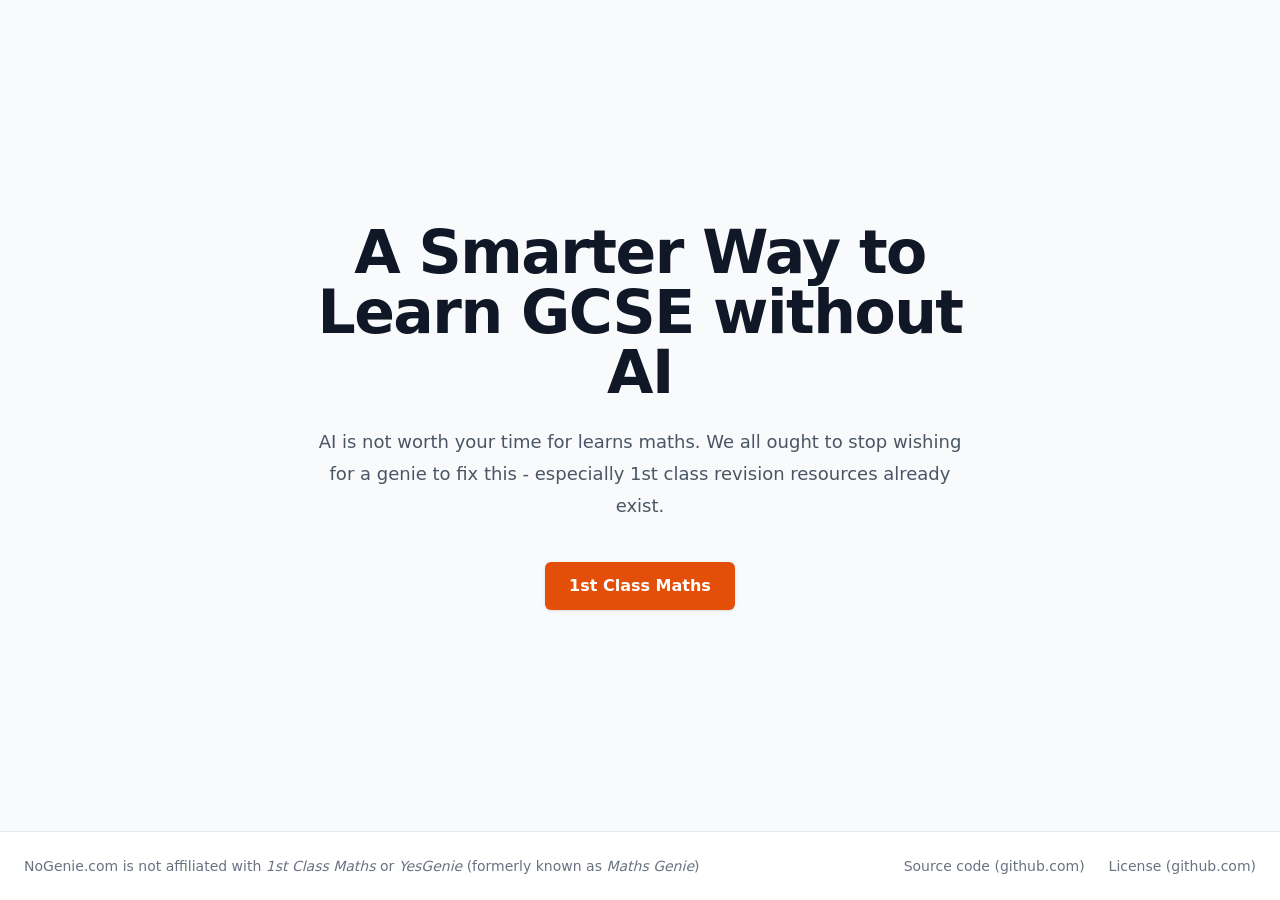
==== index.html @ bf5cf4c0 "Update index.html" ====
<!DOCTYPE html>
<html lang="en">
<head>
  <meta charset="UTF-8">
  <meta name="viewport" content="width=device-width, initial-scale=1.0">
  <title>NoGenie - Learn maths without AI</title>
  <link href="output.css" rel="stylesheet">
  <link rel="icon" href="favicon.ico" type="image/x-icon">
</head>
<body class="bg-gray-50 text-gray-900 flex flex-col min-h-screen justify-between font-sans">

  <!-- Hero Section -->
  <main class="flex-grow flex items-center justify-center px-6 py-24 sm:py-32">
    <div class="max-w-2xl text-center">
      <h1 class="text-4xl font-extrabold tracking-tight sm:text-6xl text-gray-900">
        A Smarter Way to Learn GCSE without AI
      </h1>
      <p class="mt-6 text-lg leading-8 text-gray-600">
        AI is not worth your time for learns maths. We all ought to stop wishing for a genie to fix this - especially 1st class revision resources already exist.
      </p>
      <div class="mt-10 flex items-center justify-center">
        <a href="https://www.1stclassmaths.com/" class="rounded-md bg-accent px-6 py-3 text-base font-semibold text-white shadow-sm hover:bg-opacity-90 focus-visible:outline focus-visible:outline-offset-2 focus-visible:outline-accent">
          1st Class Maths
        </a>
      </div>
    </div>
  </main>

  <!-- Footer Section -->
  <footer class="bg-white border-t border-gray-200 py-6">
    <div class="max-w-7xl mx-auto px-6 flex flex-col sm:flex-row items-center justify-between gap-4">
      <p class="text-sm text-gray-500">
        NoGenie.com is not affiliated with <i>1st Class Maths</i> or <i>YesGenie</i> (formerly known as <i>Maths Genie</i>)
      </p>
      <div class="flex gap-x-6">
        <a href="https://github.com/Efficient-Leading-25/no_genie_website" class="text-sm text-gray-500 hover:text-accent transition-colors">
          Source code (github.com)
        </a>
        <a href="https://github.com/Efficient-Leading-25/no_genie_website/blob/main/LICENSE" class="text-sm text-gray-500 hover:text-accent transition-colors">
          License (github.com)
        </a>
      </div>
    </div>
  </footer>

</body>
</html>
---- output.css ----
/*! tailwindcss v4.3.0 | MIT License | https://tailwindcss.com */
@layer properties;
@layer theme, base, components, utilities;
@layer theme {
  :root, :host {
    --font-sans: ui-sans-serif, system-ui, sans-serif, "Apple Color Emoji",
      "Segoe UI Emoji", "Segoe UI Symbol", "Noto Color Emoji";
    --font-mono: ui-monospace, SFMono-Regular, Menlo, Monaco, Consolas, "Liberation Mono",
      "Courier New", monospace;
    --color-gray-50: oklch(98.5% 0.002 247.839);
    --color-gray-200: oklch(92.8% 0.006 264.531);
    --color-gray-500: oklch(55.1% 0.027 264.364);
    --color-gray-600: oklch(44.6% 0.03 256.802);
    --color-gray-900: oklch(21% 0.034 264.665);
    --color-white: #fff;
    --spacing: 0.25rem;
    --container-2xl: 42rem;
    --container-7xl: 80rem;
    --text-sm: 0.875rem;
    --text-sm--line-height: calc(1.25 / 0.875);
    --text-base: 1rem;
    --text-base--line-height: calc(1.5 / 1);
    --text-lg: 1.125rem;
    --text-lg--line-height: calc(1.75 / 1.125);
    --text-4xl: 2.25rem;
    --text-4xl--line-height: calc(2.5 / 2.25);
    --text-6xl: 3.75rem;
    --text-6xl--line-height: 1;
    --font-weight-semibold: 600;
    --font-weight-extrabold: 800;
    --tracking-tight: -0.025em;
    --radius-md: 0.375rem;
    --default-transition-duration: 150ms;
    --default-transition-timing-function: cubic-bezier(0.4, 0, 0.2, 1);
    --default-font-family: var(--font-sans);
    --default-mono-font-family: var(--font-mono);
    --color-accent: #e34f09;
  }
}
@layer base {
  *, ::after, ::before, ::backdrop, ::file-selector-button {
    box-sizing: border-box;
    margin: 0;
    padding: 0;
    border: 0 solid;
  }
  html, :host {
    line-height: 1.5;
    -webkit-text-size-adjust: 100%;
    tab-size: 4;
    font-family: var(--default-font-family, ui-sans-serif, system-ui, sans-serif, "Apple Color Emoji", "Segoe UI Emoji", "Segoe UI Symbol", "Noto Color Emoji");
    font-feature-settings: var(--default-font-feature-settings, normal);
    font-variation-settings: var(--default-font-variation-settings, normal);
    -webkit-tap-highlight-color: transparent;
  }
  hr {
    height: 0;
    color: inherit;
    border-top-width: 1px;
  }
  abbr:where([title]) {
    -webkit-text-decoration: underline dotted;
    text-decoration: underline dotted;
  }
  h1, h2, h3, h4, h5, h6 {
    font-size: inherit;
    font-weight: inherit;
  }
  a {
    color: inherit;
    -webkit-text-decoration: inherit;
    text-decoration: inherit;
  }
  b, strong {
    font-weight: bolder;
  }
  code, kbd, samp, pre {
    font-family: var(--default-mono-font-family, ui-monospace, SFMono-Regular, Menlo, Monaco, Consolas, "Liberation Mono", "Courier New", monospace);
    font-feature-settings: var(--default-mono-font-feature-settings, normal);
    font-variation-settings: var(--default-mono-font-variation-settings, normal);
    font-size: 1em;
  }
  small {
    font-size: 80%;
  }
  sub, sup {
    font-size: 75%;
    line-height: 0;
    position: relative;
    vertical-align: baseline;
  }
  sub {
    bottom: -0.25em;
  }
  sup {
    top: -0.5em;
  }
  table {
    text-indent: 0;
    border-color: inherit;
    border-collapse: collapse;
  }
  :-moz-focusring {
    outline: auto;
  }
  progress {
    vertical-align: baseline;
  }
  summary {
    display: list-item;
  }
  ol, ul, menu {
    list-style: none;
  }
  img, svg, video, canvas, audio, iframe, embed, object {
    display: block;
    vertical-align: middle;
  }
  img, video {
    max-width: 100%;
    height: auto;
  }
  button, input, select, optgroup, textarea, ::file-selector-button {
    font: inherit;
    font-feature-settings: inherit;
    font-variation-settings: inherit;
    letter-spacing: inherit;
    color: inherit;
    border-radius: 0;
    background-color: transparent;
    opacity: 1;
  }
  :where(select:is([multiple], [size])) optgroup {
    font-weight: bolder;
  }
  :where(select:is([multiple], [size])) optgroup option {
    padding-inline-start: 20px;
  }
  ::file-selector-button {
    margin-inline-end: 4px;
  }
  ::placeholder {
    opacity: 1;
  }
  @supports (not (-webkit-appearance: -apple-pay-button))  or (contain-intrinsic-size: 1px) {
    ::placeholder {
      color: currentcolor;
      @supports (color: color-mix(in lab, red, red)) {
        color: color-mix(in oklab, currentcolor 50%, transparent);
      }
    }
  }
  textarea {
    resize: vertical;
  }
  ::-webkit-search-decoration {
    -webkit-appearance: none;
  }
  ::-webkit-date-and-time-value {
    min-height: 1lh;
    text-align: inherit;
  }
  ::-webkit-datetime-edit {
    display: inline-flex;
  }
  ::-webkit-datetime-edit-fields-wrapper {
    padding: 0;
  }
  ::-webkit-datetime-edit, ::-webkit-datetime-edit-year-field, ::-webkit-datetime-edit-month-field, ::-webkit-datetime-edit-day-field, ::-webkit-datetime-edit-hour-field, ::-webkit-datetime-edit-minute-field, ::-webkit-datetime-edit-second-field, ::-webkit-datetime-edit-millisecond-field, ::-webkit-datetime-edit-meridiem-field {
    padding-block: 0;
  }
  ::-webkit-calendar-picker-indicator {
    line-height: 1;
  }
  :-moz-ui-invalid {
    box-shadow: none;
  }
  button, input:where([type="button"], [type="reset"], [type="submit"]), ::file-selector-button {
    appearance: button;
  }
  ::-webkit-inner-spin-button, ::-webkit-outer-spin-button {
    height: auto;
  }
  [hidden]:where(:not([hidden="until-found"])) {
    display: none !important;
  }
}
@layer utilities {
  .mx-auto {
    margin-inline: auto;
  }
  .mt-6 {
    margin-top: calc(var(--spacing) * 6);
  }
  .mt-10 {
    margin-top: calc(var(--spacing) * 10);
  }
  .flex {
    display: flex;
  }
  .table {
    display: table;
  }
  .min-h-screen {
    min-height: 100vh;
  }
  .max-w-2xl {
    max-width: var(--container-2xl);
  }
  .max-w-7xl {
    max-width: var(--container-7xl);
  }
  .flex-grow {
    flex-grow: 1;
  }
  .border-collapse {
    border-collapse: collapse;
  }
  .resize {
    resize: both;
  }
  .flex-col {
    flex-direction: column;
  }
  .items-center {
    align-items: center;
  }
  .justify-between {
    justify-content: space-between;
  }
  .justify-center {
    justify-content: center;
  }
  .gap-4 {
    gap: calc(var(--spacing) * 4);
  }
  .gap-x-6 {
    column-gap: calc(var(--spacing) * 6);
  }
  .rounded-md {
    border-radius: var(--radius-md);
  }
  .border {
    border-style: var(--tw-border-style);
    border-width: 1px;
  }
  .border-t {
    border-top-style: var(--tw-border-style);
    border-top-width: 1px;
  }
  .border-gray-200 {
    border-color: var(--color-gray-200);
  }
  .bg-\[\#e34f09\] {
    background-color: #e34f09;
  }
  .bg-accent {
    background-color: var(--color-accent);
  }
  .bg-gray-50 {
    background-color: var(--color-gray-50);
  }
  .bg-white {
    background-color: var(--color-white);
  }
  .px-6 {
    padding-inline: calc(var(--spacing) * 6);
  }
  .py-3 {
    padding-block: calc(var(--spacing) * 3);
  }
  .py-6 {
    padding-block: calc(var(--spacing) * 6);
  }
  .py-24 {
    padding-block: calc(var(--spacing) * 24);
  }
  .text-center {
    text-align: center;
  }
  .font-sans {
    font-family: var(--font-sans);
  }
  .text-4xl {
    font-size: var(--text-4xl);
    line-height: var(--tw-leading, var(--text-4xl--line-height));
  }
  .text-base {
    font-size: var(--text-base);
    line-height: var(--tw-leading, var(--text-base--line-height));
  }
  .text-lg {
    font-size: var(--text-lg);
    line-height: var(--tw-leading, var(--text-lg--line-height));
  }
  .text-sm {
    font-size: var(--text-sm);
    line-height: var(--tw-leading, var(--text-sm--line-height));
  }
  .leading-8 {
    --tw-leading: calc(var(--spacing) * 8);
    line-height: calc(var(--spacing) * 8);
  }
  .font-extrabold {
    --tw-font-weight: var(--font-weight-extrabold);
    font-weight: var(--font-weight-extrabold);
  }
  .font-semibold {
    --tw-font-weight: var(--font-weight-semibold);
    font-weight: var(--font-weight-semibold);
  }
  .tracking-tight {
    --tw-tracking: var(--tracking-tight);
    letter-spacing: var(--tracking-tight);
  }
  .text-gray-500 {
    color: var(--color-gray-500);
  }
  .text-gray-600 {
    color: var(--color-gray-600);
  }
  .text-gray-900 {
    color: var(--color-gray-900);
  }
  .text-white {
    color: var(--color-white);
  }
  .underline {
    text-decoration-line: underline;
  }
  .shadow-sm {
    --tw-shadow: 0 1px 3px 0 var(--tw-shadow-color, rgb(0 0 0 / 0.1)), 0 1px 2px -1px var(--tw-shadow-color, rgb(0 0 0 / 0.1));
    box-shadow: var(--tw-inset-shadow), var(--tw-inset-ring-shadow), var(--tw-ring-offset-shadow), var(--tw-ring-shadow), var(--tw-shadow);
  }
  .outline {
    outline-style: var(--tw-outline-style);
    outline-width: 1px;
  }
  .transition-colors {
    transition-property: color, background-color, border-color, outline-color, text-decoration-color, fill, stroke, --tw-gradient-from, --tw-gradient-via, --tw-gradient-to;
    transition-timing-function: var(--tw-ease, var(--default-transition-timing-function));
    transition-duration: var(--tw-duration, var(--default-transition-duration));
  }
  .hover\:text-accent {
    &:hover {
      @media (hover: hover) {
        color: var(--color-accent);
      }
    }
  }
  .focus-visible\:outline {
    &:focus-visible {
      outline-style: var(--tw-outline-style);
      outline-width: 1px;
    }
  }
  .focus-visible\:outline-2 {
    &:focus-visible {
      outline-style: var(--tw-outline-style);
      outline-width: 2px;
    }
  }
  .focus-visible\:outline-offset-2 {
    &:focus-visible {
      outline-offset: 2px;
    }
  }
  .focus-visible\:outline-\[\#e34f09\] {
    &:focus-visible {
      outline-color: #e34f09;
    }
  }
  .focus-visible\:outline-accent {
    &:focus-visible {
      outline-color: var(--color-accent);
    }
  }
  .sm\:flex-row {
    @media (width >= 40rem) {
      flex-direction: row;
    }
  }
  .sm\:py-32 {
    @media (width >= 40rem) {
      padding-block: calc(var(--spacing) * 32);
    }
  }
  .sm\:text-6xl {
    @media (width >= 40rem) {
      font-size: var(--text-6xl);
      line-height: var(--tw-leading, var(--text-6xl--line-height));
    }
  }
}
@property --tw-border-style {
  syntax: "*";
  inherits: false;
  initial-value: solid;
}
@property --tw-leading {
  syntax: "*";
  inherits: false;
}
@property --tw-font-weight {
  syntax: "*";
  inherits: false;
}
@property --tw-tracking {
  syntax: "*";
  inherits: false;
}
@property --tw-shadow {
  syntax: "*";
  inherits: false;
  initial-value: 0 0 #0000;
}
@property --tw-shadow-color {
  syntax: "*";
  inherits: false;
}
@property --tw-shadow-alpha {
  syntax: "<percentage>";
  inherits: false;
  initial-value: 100%;
}
@property --tw-inset-shadow {
  syntax: "*";
  inherits: false;
  initial-value: 0 0 #0000;
}
@property --tw-inset-shadow-color {
  syntax: "*";
  inherits: false;
}
@property --tw-inset-shadow-alpha {
  syntax: "<percentage>";
  inherits: false;
  initial-value: 100%;
}
@property --tw-ring-color {
  syntax: "*";
  inherits: false;
}
@property --tw-ring-shadow {
  syntax: "*";
  inherits: false;
  initial-value: 0 0 #0000;
}
@property --tw-inset-ring-color {
  syntax: "*";
  inherits: false;
}
@property --tw-inset-ring-shadow {
  syntax: "*";
  inherits: false;
  initial-value: 0 0 #0000;
}
@property --tw-ring-inset {
  syntax: "*";
  inherits: false;
}
@property --tw-ring-offset-width {
  syntax: "<length>";
  inherits: false;
  initial-value: 0px;
}
@property --tw-ring-offset-color {
  syntax: "*";
  inherits: false;
  initial-value: #fff;
}
@property --tw-ring-offset-shadow {
  syntax: "*";
  inherits: false;
  initial-value: 0 0 #0000;
}
@property --tw-outline-style {
  syntax: "*";
  inherits: false;
  initial-value: solid;
}
@layer properties {
  @supports ((-webkit-hyphens: none) and (not (margin-trim: inline))) or ((-moz-orient: inline) and (not (color:rgb(from red r g b)))) {
    *, ::before, ::after, ::backdrop {
      --tw-border-style: solid;
      --tw-leading: initial;
      --tw-font-weight: initial;
      --tw-tracking: initial;
      --tw-shadow: 0 0 #0000;
      --tw-shadow-color: initial;
      --tw-shadow-alpha: 100%;
      --tw-inset-shadow: 0 0 #0000;
      --tw-inset-shadow-color: initial;
      --tw-inset-shadow-alpha: 100%;
      --tw-ring-color: initial;
      --tw-ring-shadow: 0 0 #0000;
      --tw-inset-ring-color: initial;
      --tw-inset-ring-shadow: 0 0 #0000;
      --tw-ring-inset: initial;
      --tw-ring-offset-width: 0px;
      --tw-ring-offset-color: #fff;
      --tw-ring-offset-shadow: 0 0 #0000;
      --tw-outline-style: solid;
    }
  }
}
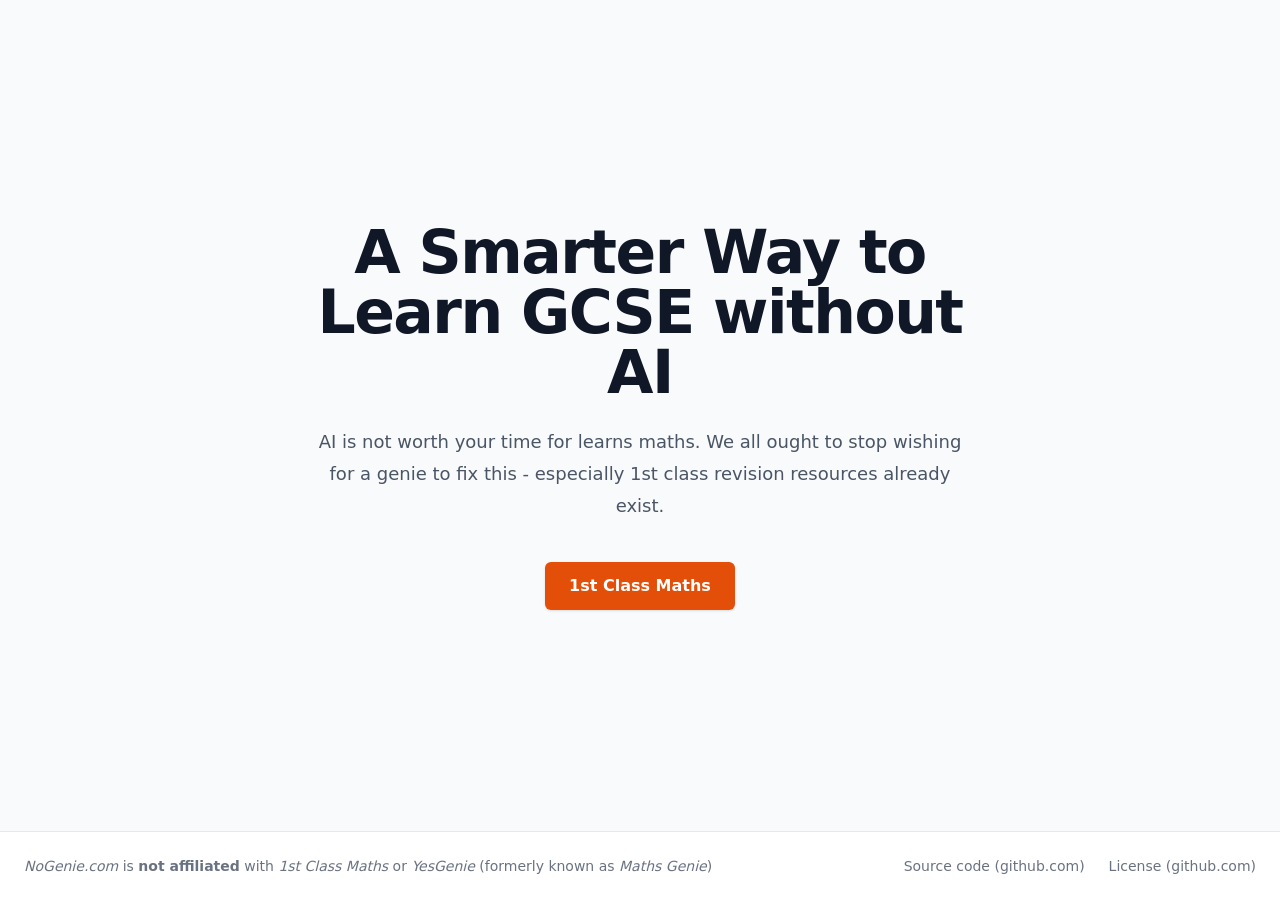
==== commit f635314a: "Update index.html" ====
--- a/index.html
+++ b/index.html
@@ -30,7 +30,7 @@
   <footer class="bg-white border-t border-gray-200 py-6">
     <div class="max-w-7xl mx-auto px-6 flex flex-col sm:flex-row items-center justify-between gap-4">
       <p class="text-sm text-gray-500">
-        NoGenie.com is not affiliated with <i>1st Class Maths</i> or <i>YesGenie</i> (formerly known as <i>Maths Genie</i>)
+        <i>NoGenie.com</i> is <b>not affiliated</b> with <i>1st Class Maths</i> or <i>YesGenie</i> (formerly known as <i>Maths Genie</i>)
       </p>
       <div class="flex gap-x-6">
         <a href="https://github.com/Efficient-Leading-25/no_genie_website" class="text-sm text-gray-500 hover:text-accent transition-colors">
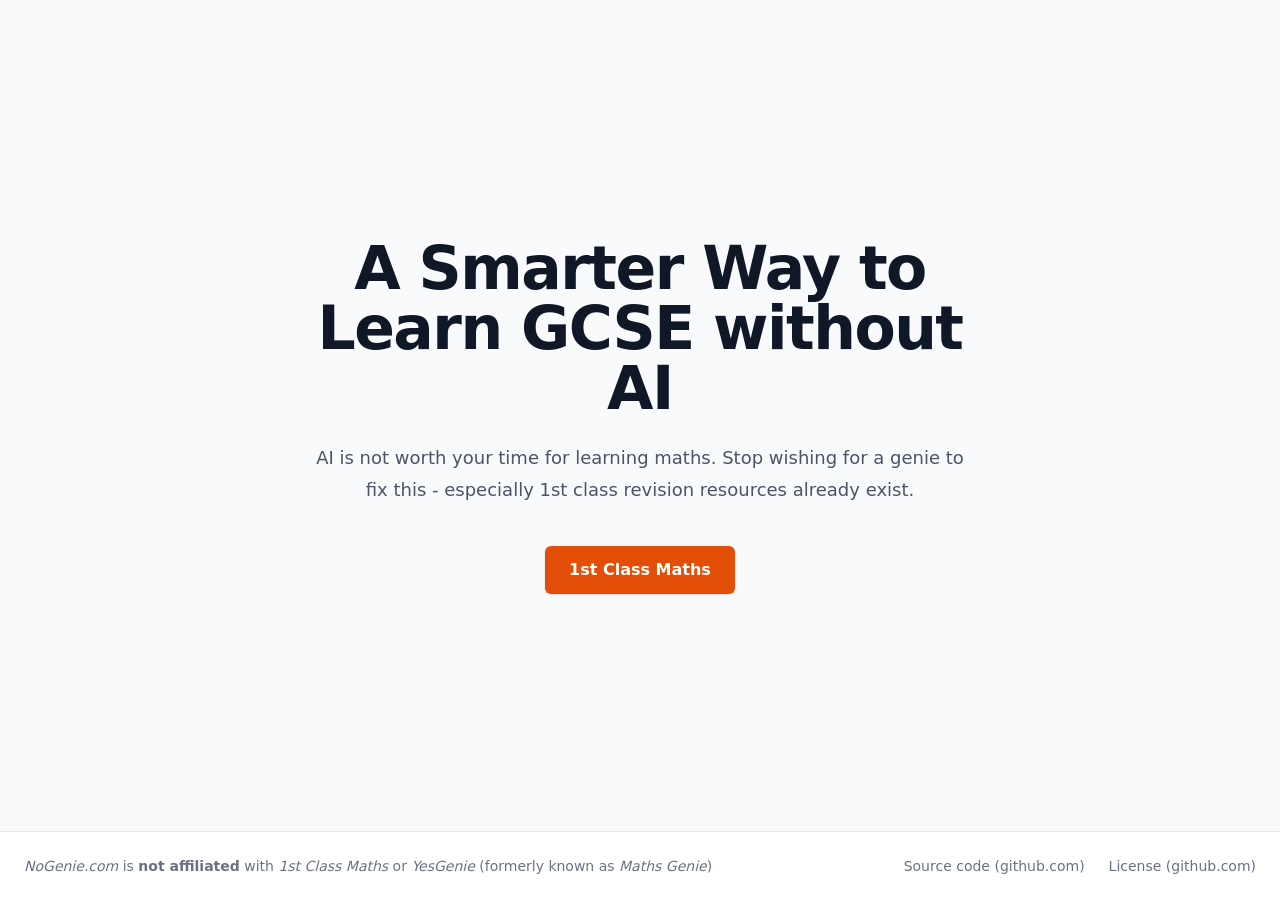
==== commit f77dd0e9: "Update index.html" ====
--- a/index.html
+++ b/index.html
@@ -16,7 +16,7 @@
         A Smarter Way to Learn GCSE without AI
       </h1>
       <p class="mt-6 text-lg leading-8 text-gray-600">
-        AI is not worth your time for learns maths. We all ought to stop wishing for a genie to fix this - especially 1st class revision resources already exist.
+        AI is not worth your time for learning maths. Stop wishing for a genie to fix this - especially 1st class revision resources already exist.
       </p>
       <div class="mt-10 flex items-center justify-center">
         <a href="https://www.1stclassmaths.com/" class="rounded-md bg-accent px-6 py-3 text-base font-semibold text-white shadow-sm hover:bg-opacity-90 focus-visible:outline focus-visible:outline-offset-2 focus-visible:outline-accent">
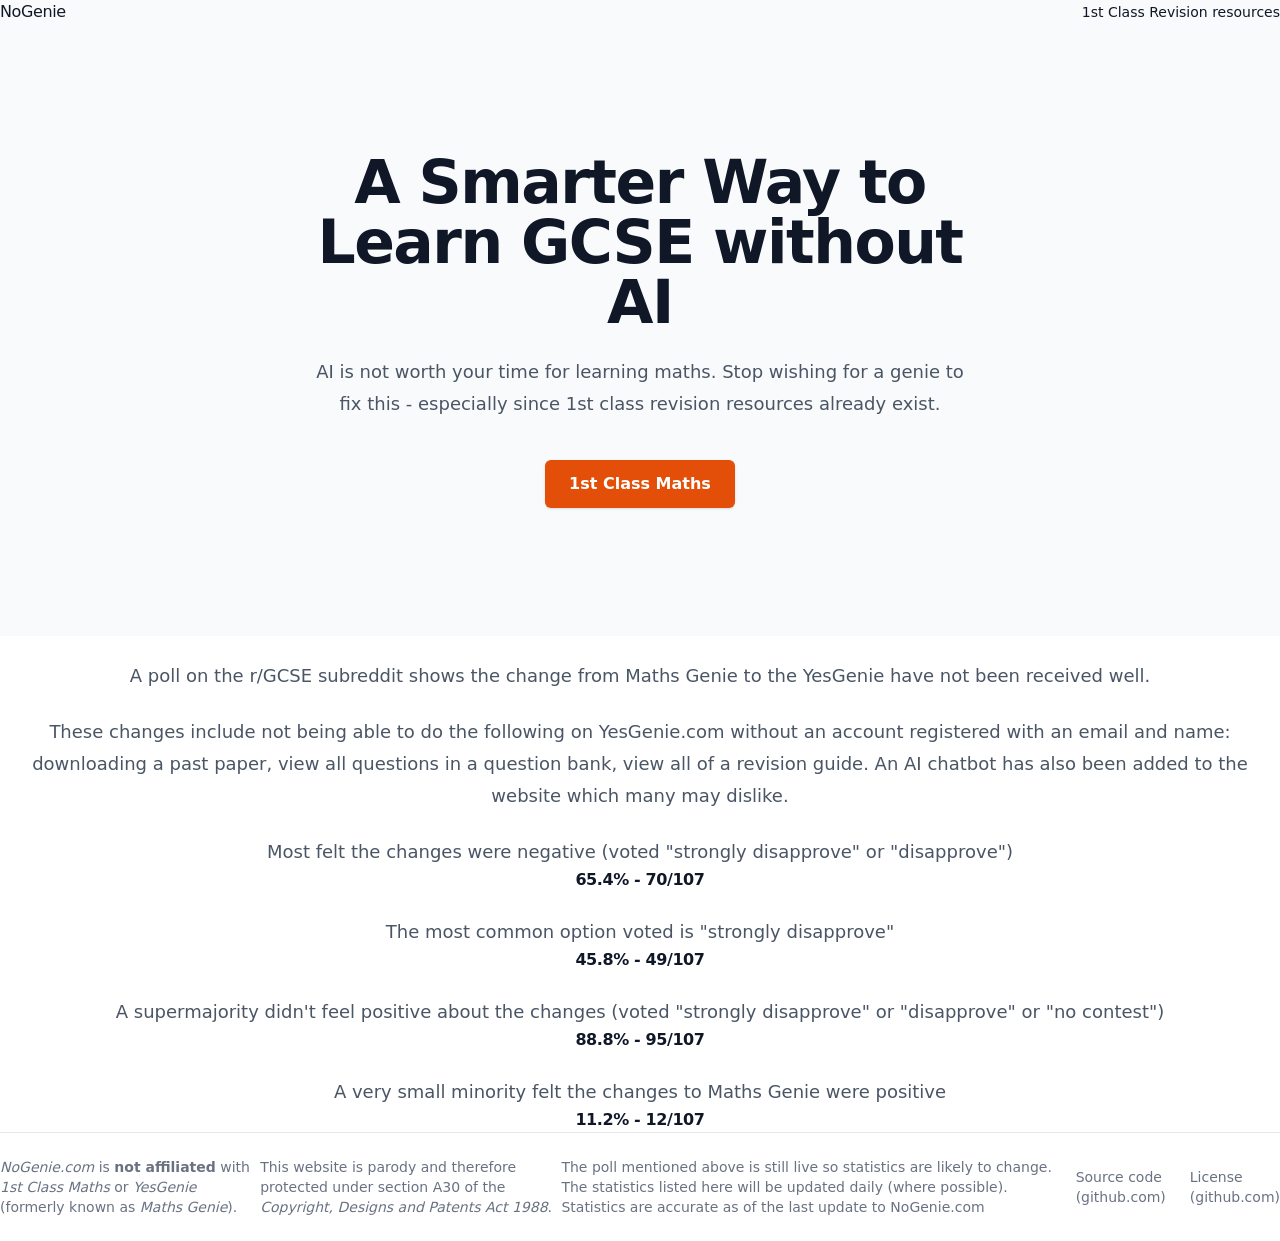
==== commit a52e79f6: "Update index.html" ====
--- a/index.html
+++ b/index.html
@@ -8,6 +8,17 @@
   <link rel="icon" href="favicon.ico" type="image/x-icon">
 </head>
 <body class="bg-gray-50 text-gray-900 flex flex-col min-h-screen justify-between font-sans">
+  <!-- Header Section -->
+  <header class="w-full border-b border-slate-200 bg-white/80 backdrop-blur-md dark:border-slate-800 dark:bg-slate-900/80 sticky top-0 z-50">
+      <div class="mx-auto flex max-w-7xl h-16 items-center justify-between px-4 sm:px-6 lg:px-8">
+        <div class="flex items-center gap-2 font-bold text-xl tracking-tight">
+          <span>NoGenie</span>
+        </div>
+        <nav class="hidden md:flex items-center gap-6 text-sm font-medium text-slate-600 dark:text-slate-300">
+          <a href="https://www.1stclassmaths.com/" class="hover:text-indigo-600 dark:hover:text-indigo-400 transition-colors">1st Class Revision resources</a>
+        </nav>
+      </div>
+  </header>
 
   <!-- Hero Section -->
   <main class="flex-grow flex items-center justify-center px-6 py-24 sm:py-32">
@@ -16,7 +27,7 @@
         A Smarter Way to Learn GCSE without AI
       </h1>
       <p class="mt-6 text-lg leading-8 text-gray-600">
-        AI is not worth your time for learning maths. Stop wishing for a genie to fix this - especially 1st class revision resources already exist.
+        AI is not worth your time for learning maths. Stop wishing for a genie to fix this - especially since 1st class revision resources already exist.
       </p>
       <div class="mt-10 flex items-center justify-center">
         <a href="https://www.1stclassmaths.com/" class="rounded-md bg-accent px-6 py-3 text-base font-semibold text-white shadow-sm hover:bg-opacity-90 focus-visible:outline focus-visible:outline-offset-2 focus-visible:outline-accent">
@@ -25,12 +36,42 @@
       </div>
     </div>
   </main>
-
+  <!-- Stats Section -->
+  <div class="bg-white border-b border-gray-100 py-12 sm:py-16">
+    <div class="mx-auto max-w-7xl px-6 lg:px-8">
+      <dl class="grid grid-cols-1 gap-x-8 gap-y-10 text-center lg:grid-cols-3">
+        <div class="mx-auto flex max-w-xs flex-col gap-y-3">
+          <dt class="mt-6 text-lg leading-8 text-gray-600">A poll on the r/GCSE subreddit shows the change from Maths Genie to the YesGenie have not been received well.</dt>
+          <dt class="mt-6 text-lg leading-8 text-gray-600">These changes include not being able to do the following on YesGenie.com without an account registered with an email and name: downloading a past paper, view all questions in a question bank, view all of a revision guide. An AI chatbot has also been added to the website which many may dislike.<dt>
+          <dt class="mt-6 text-lg leading-8 text-gray-600">Most felt the changes were negative (voted "strongly disapprove" or "disapprove")</dt>
+          <dd class="order-first text-3xl font-extrabold tracking-tight text-gray-900 sm:text-4xl">65.4% - 70/107</dd>
+        </div>
+        <div class="mx-auto flex max-w-xs flex-col gap-y-3">
+          <dt class="mt-6 text-lg leading-8 text-gray-600">The most common option voted is "strongly disapprove"</dt>
+          <dd class="order-first text-3xl font-extrabold tracking-tight text-gray-900 sm:text-4xl">45.8% - 49/107</dd>
+        </div>
+        <div class="mx-auto flex max-w-xs flex-col gap-y-3">
+          <dt class="mt-6 text-lg leading-8 text-gray-600">A supermajority didn't feel positive about the changes (voted "strongly disapprove" or "disapprove" or "no contest")</dt>
+          <dd class="order-first text-3xl font-extrabold tracking-tight text-gray-900 sm:text-4xl">88.8% - 95/107</dd>
+        </div>
+        <div class="mx-auto flex max-w-xs flex-col gap-y-3">
+          <dt class="mt-6 text-lg leading-8 text-gray-600">A very small minority felt the changes to Maths Genie were positive</dt>
+          <dd class="order-first text-3xl font-extrabold tracking-tight text-gray-900 sm:text-4xl">11.2% - 12/107</dd>
+        </div>
+      </dl>
+    </div>
+  </div>
   <!-- Footer Section -->
   <footer class="bg-white border-t border-gray-200 py-6">
-    <div class="max-w-7xl mx-auto px-6 flex flex-col sm:flex-row items-center justify-between gap-4">
+    <div class="max-w-7xl mx-auto px-10 flex flex-col sm:flex-row items-center justify-between gap-8">
       <p class="text-sm text-gray-500">
-        <i>NoGenie.com</i> is <b>not affiliated</b> with <i>1st Class Maths</i> or <i>YesGenie</i> (formerly known as <i>Maths Genie</i>)
+      <i>NoGenie.com</i> is <b>not affiliated</b> with <i>1st Class Maths</i> or <i>YesGenie</i> (formerly known as <i>Maths Genie</i>).
+      </p>
+      <p class="text-sm text-gray-500">
+      This website is parody and therefore protected under section A30 of the <i>Copyright, Designs and Patents Act 1988</i>.
+      </p>
+      <p class="text-sm text-gray-500">
+      The poll mentioned above is still live so statistics are likely to change. The statistics listed here will be updated daily (where possible). Statistics are accurate as of the last update to NoGenie.com
       </p>
       <div class="flex gap-x-6">
         <a href="https://github.com/Efficient-Leading-25/no_genie_website" class="text-sm text-gray-500 hover:text-accent transition-colors">
@@ -42,6 +83,5 @@
       </div>
     </div>
   </footer>
-
 </body>
 </html>
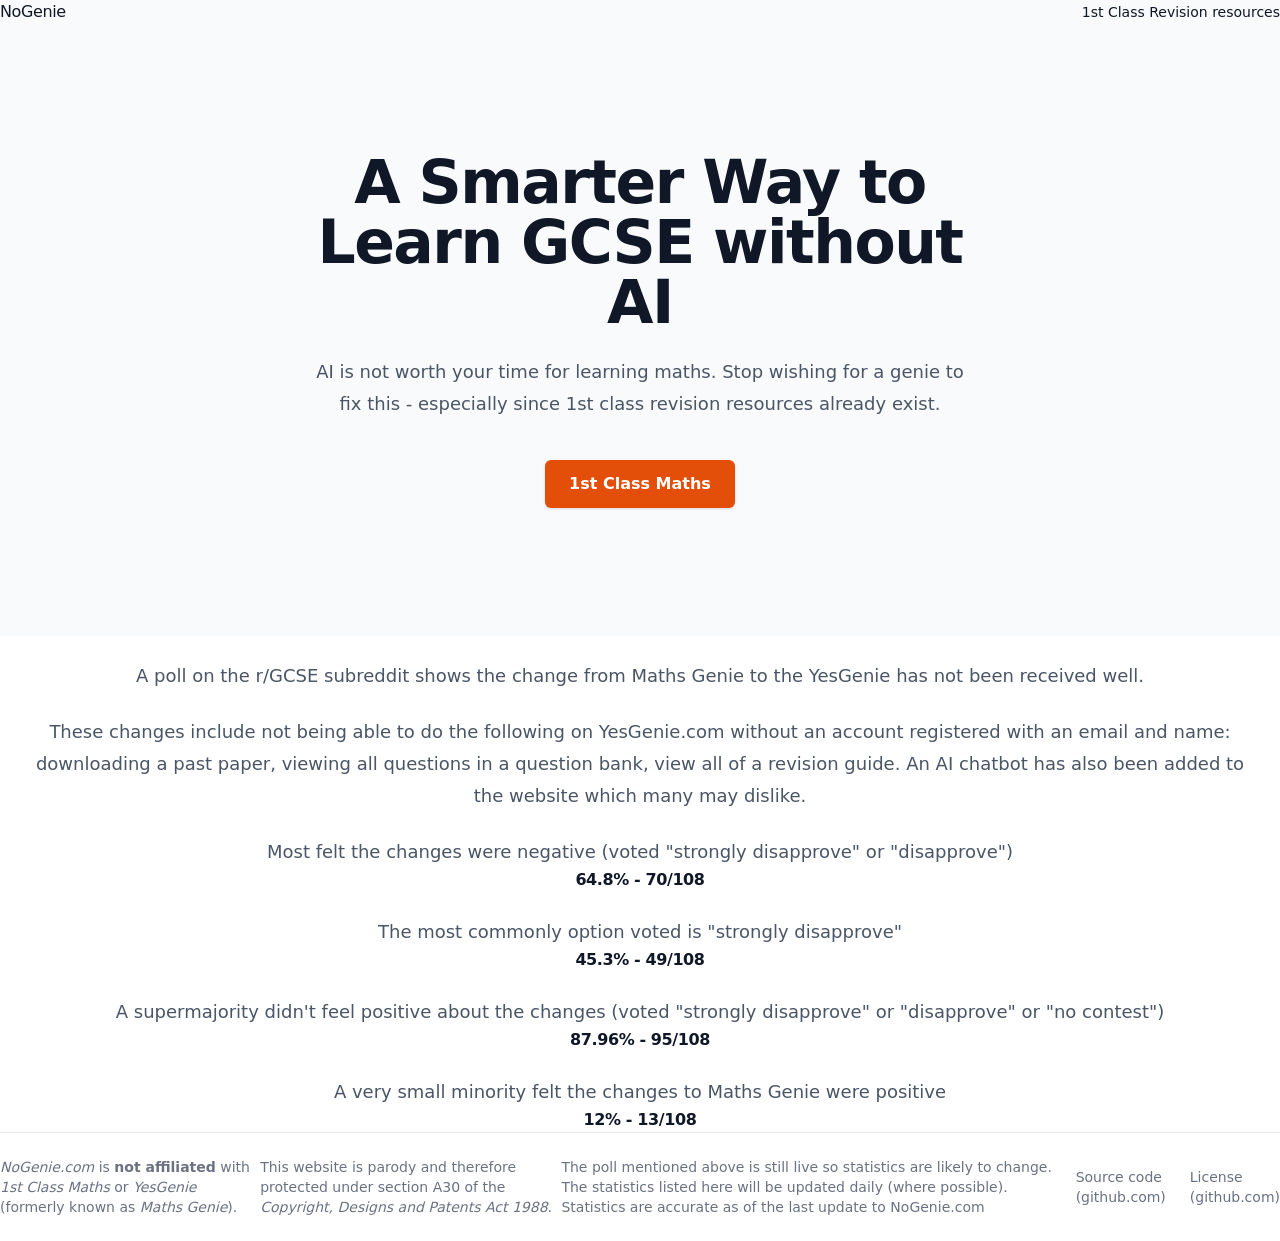
==== commit e3ca197e: "Update index.html" ====
--- a/index.html
+++ b/index.html
@@ -41,22 +41,22 @@
     <div class="mx-auto max-w-7xl px-6 lg:px-8">
       <dl class="grid grid-cols-1 gap-x-8 gap-y-10 text-center lg:grid-cols-3">
         <div class="mx-auto flex max-w-xs flex-col gap-y-3">
-          <dt class="mt-6 text-lg leading-8 text-gray-600">A poll on the r/GCSE subreddit shows the change from Maths Genie to the YesGenie have not been received well.</dt>
-          <dt class="mt-6 text-lg leading-8 text-gray-600">These changes include not being able to do the following on YesGenie.com without an account registered with an email and name: downloading a past paper, view all questions in a question bank, view all of a revision guide. An AI chatbot has also been added to the website which many may dislike.<dt>
+          <dt class="mt-6 text-lg leading-8 text-gray-600">A poll on the r/GCSE subreddit shows the change from Maths Genie to the YesGenie has not been received well.</dt>
+          <dt class="mt-6 text-lg leading-8 text-gray-600">These changes include not being able to do the following on YesGenie.com without an account registered with an email and name: downloading a past paper, viewing all questions in a question bank, view all of a revision guide. An AI chatbot has also been added to the website which many may dislike.<dt>
           <dt class="mt-6 text-lg leading-8 text-gray-600">Most felt the changes were negative (voted "strongly disapprove" or "disapprove")</dt>
-          <dd class="order-first text-3xl font-extrabold tracking-tight text-gray-900 sm:text-4xl">65.4% - 70/107</dd>
+          <dd class="order-first text-3xl font-extrabold tracking-tight text-gray-900 sm:text-4xl">64.8% - 70/108</dd>
         </div>
         <div class="mx-auto flex max-w-xs flex-col gap-y-3">
-          <dt class="mt-6 text-lg leading-8 text-gray-600">The most common option voted is "strongly disapprove"</dt>
-          <dd class="order-first text-3xl font-extrabold tracking-tight text-gray-900 sm:text-4xl">45.8% - 49/107</dd>
+          <dt class="mt-6 text-lg leading-8 text-gray-600">The most commonly option voted is "strongly disapprove"</dt>
+          <dd class="order-first text-3xl font-extrabold tracking-tight text-gray-900 sm:text-4xl">45.3% - 49/108</dd>
         </div>
         <div class="mx-auto flex max-w-xs flex-col gap-y-3">
           <dt class="mt-6 text-lg leading-8 text-gray-600">A supermajority didn't feel positive about the changes (voted "strongly disapprove" or "disapprove" or "no contest")</dt>
-          <dd class="order-first text-3xl font-extrabold tracking-tight text-gray-900 sm:text-4xl">88.8% - 95/107</dd>
+          <dd class="order-first text-3xl font-extrabold tracking-tight text-gray-900 sm:text-4xl">87.96% - 95/108</dd>
         </div>
         <div class="mx-auto flex max-w-xs flex-col gap-y-3">
           <dt class="mt-6 text-lg leading-8 text-gray-600">A very small minority felt the changes to Maths Genie were positive</dt>
-          <dd class="order-first text-3xl font-extrabold tracking-tight text-gray-900 sm:text-4xl">11.2% - 12/107</dd>
+          <dd class="order-first text-3xl font-extrabold tracking-tight text-gray-900 sm:text-4xl">12% - 13/108</dd>
         </div>
       </dl>
     </div>
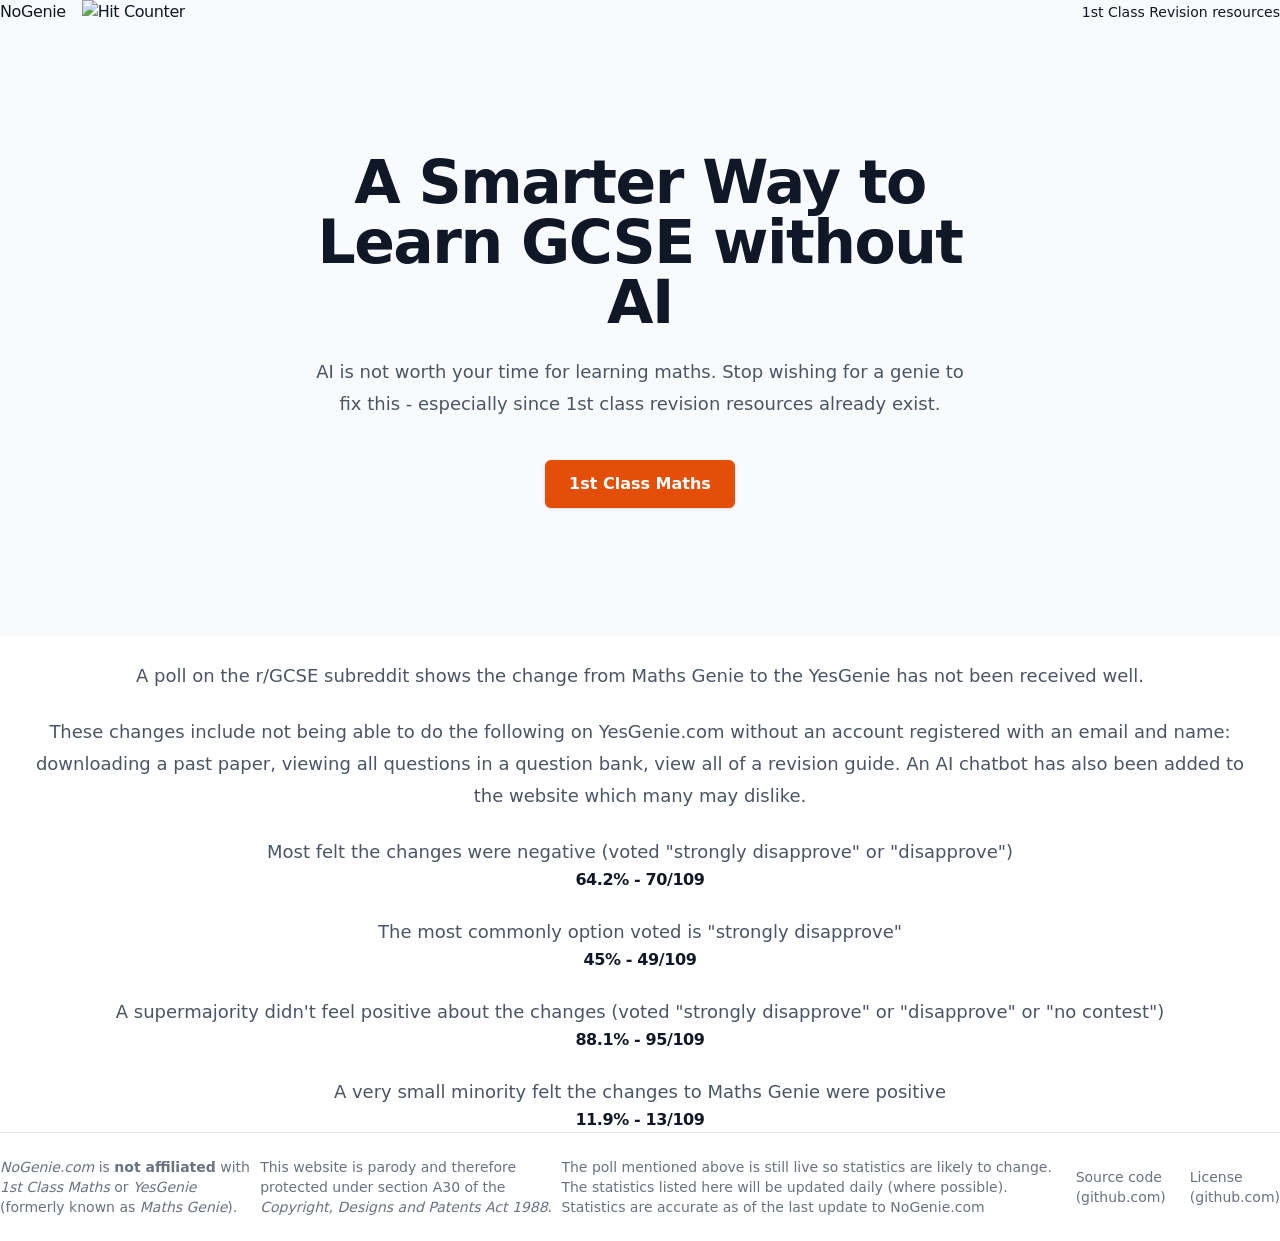
==== commit 3e0aca86: "Update index.html" ====
--- a/index.html
+++ b/index.html
@@ -11,8 +11,12 @@
   <!-- Header Section -->
   <header class="w-full border-b border-slate-200 bg-white/80 backdrop-blur-md dark:border-slate-800 dark:bg-slate-900/80 sticky top-0 z-50">
       <div class="mx-auto flex max-w-7xl h-16 items-center justify-between px-4 sm:px-6 lg:px-8">
-        <div class="flex items-center gap-2 font-bold text-xl tracking-tight">
+        <div class="flex items-center gap-4 font-bold text-xl tracking-tight">
           <span>NoGenie</span>
+          <!-- Small Hit Tracker Implementation -->
+          <div class="flex items-center h-5">
+            <img src="https://hitscounter.dev/api/hit?url=https%3A%2F%2Fnogenie.com%2F&label=Website+visit+counter&icon=people-fill&color=%239ec5fe&message=&style=social&tz=Europe%2FLondon" alt="Hit Counter" class="h-full object-contain" />
+          </div>
         </div>
         <nav class="hidden md:flex items-center gap-6 text-sm font-medium text-slate-600 dark:text-slate-300">
           <a href="https://www.1stclassmaths.com/" class="hover:text-indigo-600 dark:hover:text-indigo-400 transition-colors">1st Class Revision resources</a>
@@ -36,31 +40,33 @@
       </div>
     </div>
   </main>
+
   <!-- Stats Section -->
   <div class="bg-white border-b border-gray-100 py-12 sm:py-16">
     <div class="mx-auto max-w-7xl px-6 lg:px-8">
       <dl class="grid grid-cols-1 gap-x-8 gap-y-10 text-center lg:grid-cols-3">
         <div class="mx-auto flex max-w-xs flex-col gap-y-3">
           <dt class="mt-6 text-lg leading-8 text-gray-600">A poll on the r/GCSE subreddit shows the change from Maths Genie to the YesGenie has not been received well.</dt>
-          <dt class="mt-6 text-lg leading-8 text-gray-600">These changes include not being able to do the following on YesGenie.com without an account registered with an email and name: downloading a past paper, viewing all questions in a question bank, view all of a revision guide. An AI chatbot has also been added to the website which many may dislike.<dt>
+          <dt class="mt-6 text-lg leading-8 text-gray-600">These changes include not being able to do the following on YesGenie.com without an account registered with an email and name: downloading a past paper, viewing all questions in a question bank, view all of a revision guide. An AI chatbot has also been added to the website which many may dislike.</dt>
           <dt class="mt-6 text-lg leading-8 text-gray-600">Most felt the changes were negative (voted "strongly disapprove" or "disapprove")</dt>
-          <dd class="order-first text-3xl font-extrabold tracking-tight text-gray-900 sm:text-4xl">64.8% - 70/108</dd>
+          <dd class="order-first text-3xl font-extrabold tracking-tight text-gray-900 sm:text-4xl">64.2% - 70/109</dd>
         </div>
         <div class="mx-auto flex max-w-xs flex-col gap-y-3">
           <dt class="mt-6 text-lg leading-8 text-gray-600">The most commonly option voted is "strongly disapprove"</dt>
-          <dd class="order-first text-3xl font-extrabold tracking-tight text-gray-900 sm:text-4xl">45.3% - 49/108</dd>
+          <dd class="order-first text-3xl font-extrabold tracking-tight text-gray-900 sm:text-4xl">45% - 49/109</dd>
         </div>
         <div class="mx-auto flex max-w-xs flex-col gap-y-3">
           <dt class="mt-6 text-lg leading-8 text-gray-600">A supermajority didn't feel positive about the changes (voted "strongly disapprove" or "disapprove" or "no contest")</dt>
-          <dd class="order-first text-3xl font-extrabold tracking-tight text-gray-900 sm:text-4xl">87.96% - 95/108</dd>
+          <dd class="order-first text-3xl font-extrabold tracking-tight text-gray-900 sm:text-4xl">88.1% - 95/109</dd>
         </div>
         <div class="mx-auto flex max-w-xs flex-col gap-y-3">
           <dt class="mt-6 text-lg leading-8 text-gray-600">A very small minority felt the changes to Maths Genie were positive</dt>
-          <dd class="order-first text-3xl font-extrabold tracking-tight text-gray-900 sm:text-4xl">12% - 13/108</dd>
+          <dd class="order-first text-3xl font-extrabold tracking-tight text-gray-900 sm:text-4xl">11.9% - 13/109</dd>
         </div>
       </dl>
     </div>
   </div>
+
   <!-- Footer Section -->
   <footer class="bg-white border-t border-gray-200 py-6">
     <div class="max-w-7xl mx-auto px-10 flex flex-col sm:flex-row items-center justify-between gap-8">
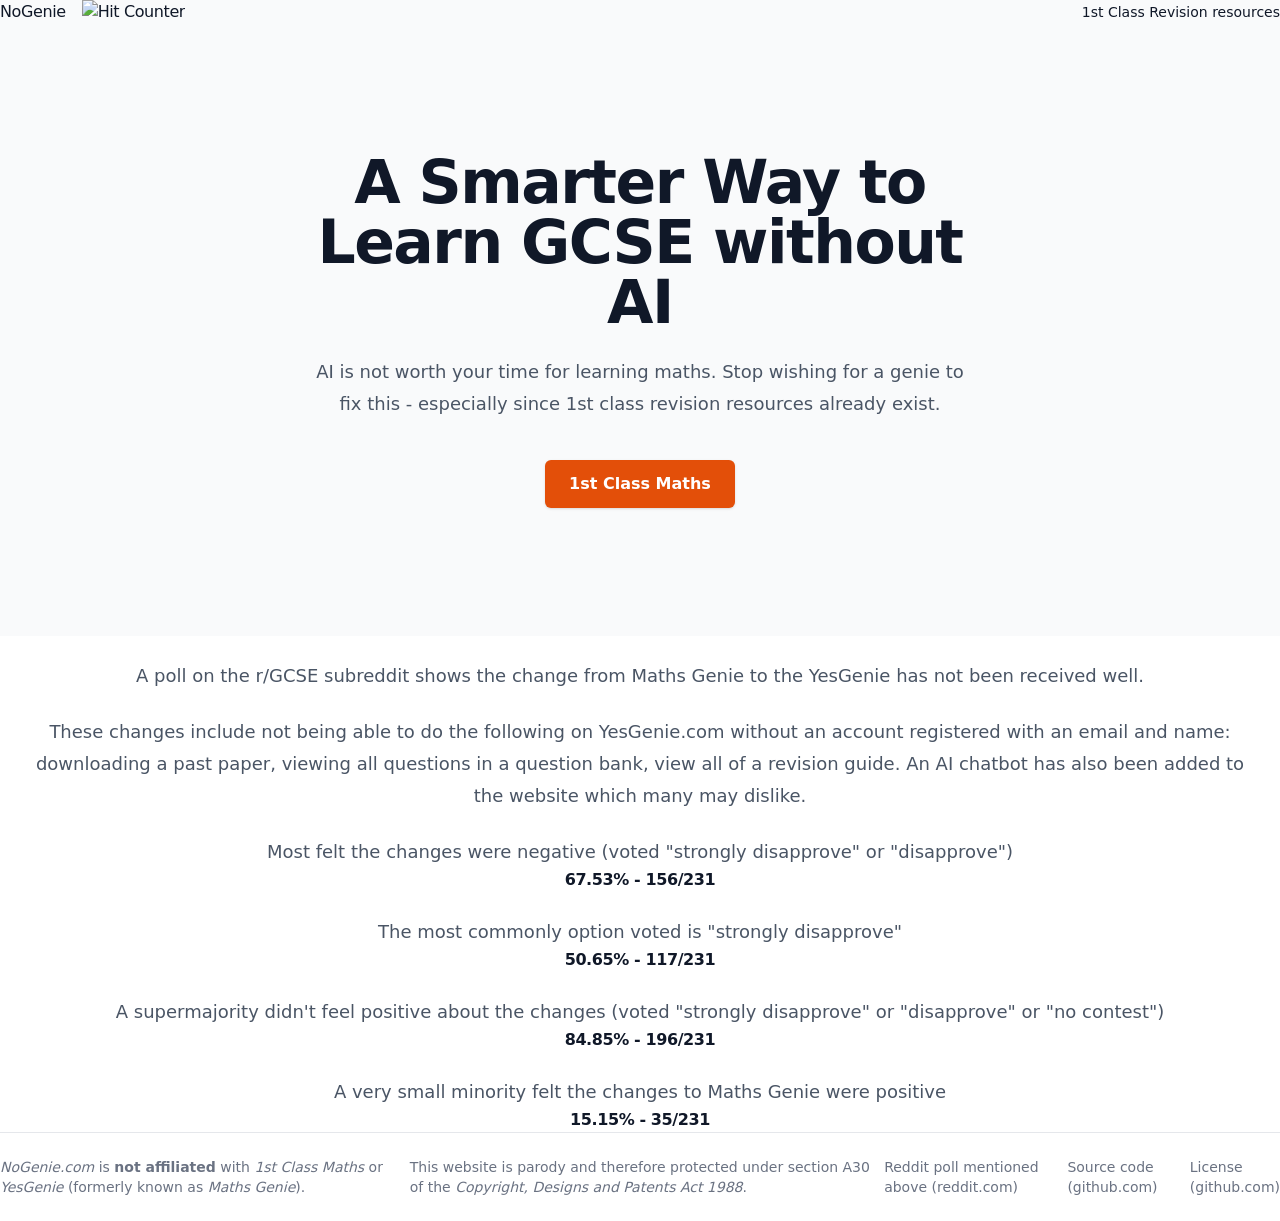
==== commit 785c44ba: "Update index.html" ====
--- a/index.html
+++ b/index.html
@@ -49,19 +49,19 @@
           <dt class="mt-6 text-lg leading-8 text-gray-600">A poll on the r/GCSE subreddit shows the change from Maths Genie to the YesGenie has not been received well.</dt>
           <dt class="mt-6 text-lg leading-8 text-gray-600">These changes include not being able to do the following on YesGenie.com without an account registered with an email and name: downloading a past paper, viewing all questions in a question bank, view all of a revision guide. An AI chatbot has also been added to the website which many may dislike.</dt>
           <dt class="mt-6 text-lg leading-8 text-gray-600">Most felt the changes were negative (voted "strongly disapprove" or "disapprove")</dt>
-          <dd class="order-first text-3xl font-extrabold tracking-tight text-gray-900 sm:text-4xl">64.2% - 70/109</dd>
+          <dd class="order-first text-3xl font-extrabold tracking-tight text-gray-900 sm:text-4xl">67.53% - 156/231</dd>
         </div>
         <div class="mx-auto flex max-w-xs flex-col gap-y-3">
           <dt class="mt-6 text-lg leading-8 text-gray-600">The most commonly option voted is "strongly disapprove"</dt>
-          <dd class="order-first text-3xl font-extrabold tracking-tight text-gray-900 sm:text-4xl">45% - 49/109</dd>
+          <dd class="order-first text-3xl font-extrabold tracking-tight text-gray-900 sm:text-4xl">50.65% - 117/231</dd>
         </div>
         <div class="mx-auto flex max-w-xs flex-col gap-y-3">
           <dt class="mt-6 text-lg leading-8 text-gray-600">A supermajority didn't feel positive about the changes (voted "strongly disapprove" or "disapprove" or "no contest")</dt>
-          <dd class="order-first text-3xl font-extrabold tracking-tight text-gray-900 sm:text-4xl">88.1% - 95/109</dd>
+          <dd class="order-first text-3xl font-extrabold tracking-tight text-gray-900 sm:text-4xl">84.85% - 196/231</dd>
         </div>
         <div class="mx-auto flex max-w-xs flex-col gap-y-3">
           <dt class="mt-6 text-lg leading-8 text-gray-600">A very small minority felt the changes to Maths Genie were positive</dt>
-          <dd class="order-first text-3xl font-extrabold tracking-tight text-gray-900 sm:text-4xl">11.9% - 13/109</dd>
+          <dd class="order-first text-3xl font-extrabold tracking-tight text-gray-900 sm:text-4xl">15.15% - 35/231</dd>
         </div>
       </dl>
     </div>
@@ -76,10 +76,10 @@
       <p class="text-sm text-gray-500">
       This website is parody and therefore protected under section A30 of the <i>Copyright, Designs and Patents Act 1988</i>.
       </p>
-      <p class="text-sm text-gray-500">
-      The poll mentioned above is still live so statistics are likely to change. The statistics listed here will be updated daily (where possible). Statistics are accurate as of the last update to NoGenie.com
-      </p>
       <div class="flex gap-x-6">
+        <a href="https://www.reddit.com/r/GCSE/s/iJXJNBc9UX" class="text-sm text-gray-500 hover:text-accent transition-colors">
+          Reddit poll mentioned above (reddit.com) 
+        </a>
         <a href="https://github.com/Efficient-Leading-25/no_genie_website" class="text-sm text-gray-500 hover:text-accent transition-colors">
           Source code (github.com)
         </a>
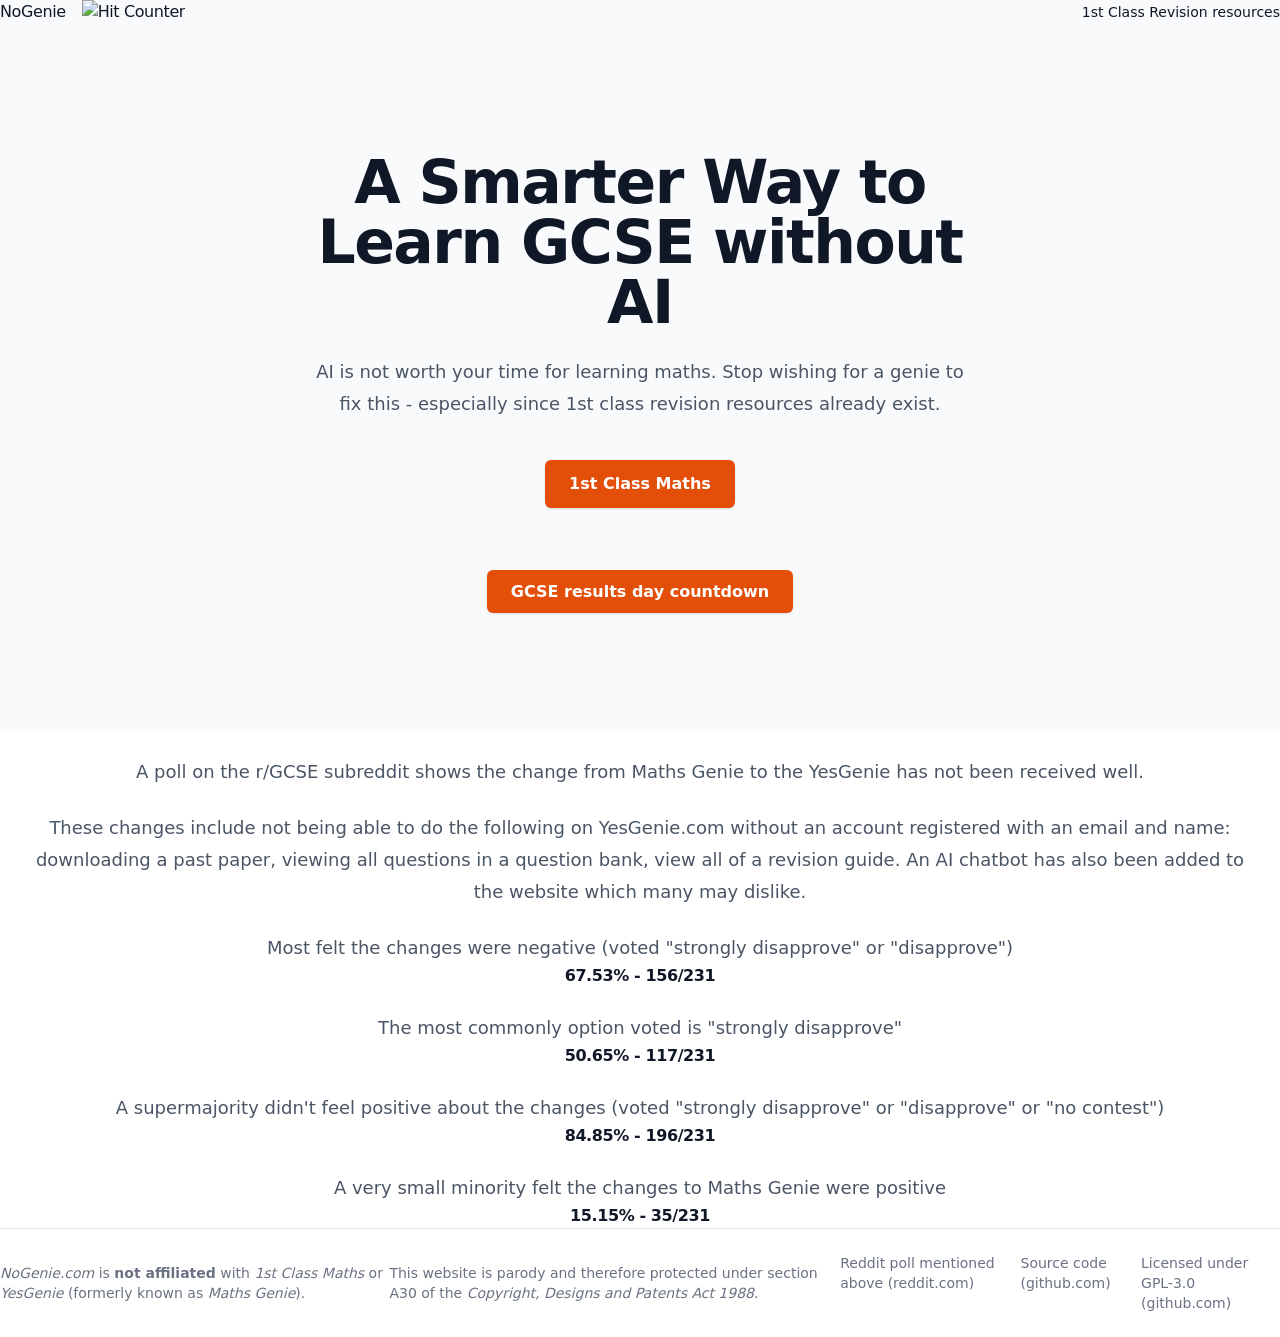
==== commit c894c7c0: "Update index.html Added button linking to countdown and slightly changed license notice" ====
--- a/index.html
+++ b/index.html
@@ -37,7 +37,10 @@
         <a href="https://www.1stclassmaths.com/" class="rounded-md bg-accent px-6 py-3 text-base font-semibold text-white shadow-sm hover:bg-opacity-90 focus-visible:outline focus-visible:outline-offset-2 focus-visible:outline-accent">
           1st Class Maths
         </a>
-      </div>
+      </div><br><br><br>
+        <a href="countdown.html" class="rounded-md bg-accent px-6 py-3 text-base font-semibold text-white shadow-sm hover:bg-opacity-90 focus-visible:outline focus-visible:outline-offset-2 focus-visible:outline-accent">
+          GCSE results day countdown
+        </a>
     </div>
   </main>
 
@@ -84,7 +87,7 @@
           Source code (github.com)
         </a>
         <a href="https://github.com/Efficient-Leading-25/no_genie_website/blob/main/LICENSE" class="text-sm text-gray-500 hover:text-accent transition-colors">
-          License (github.com)
+          Licensed under GPL-3.0 (github.com)
         </a>
       </div>
     </div>
